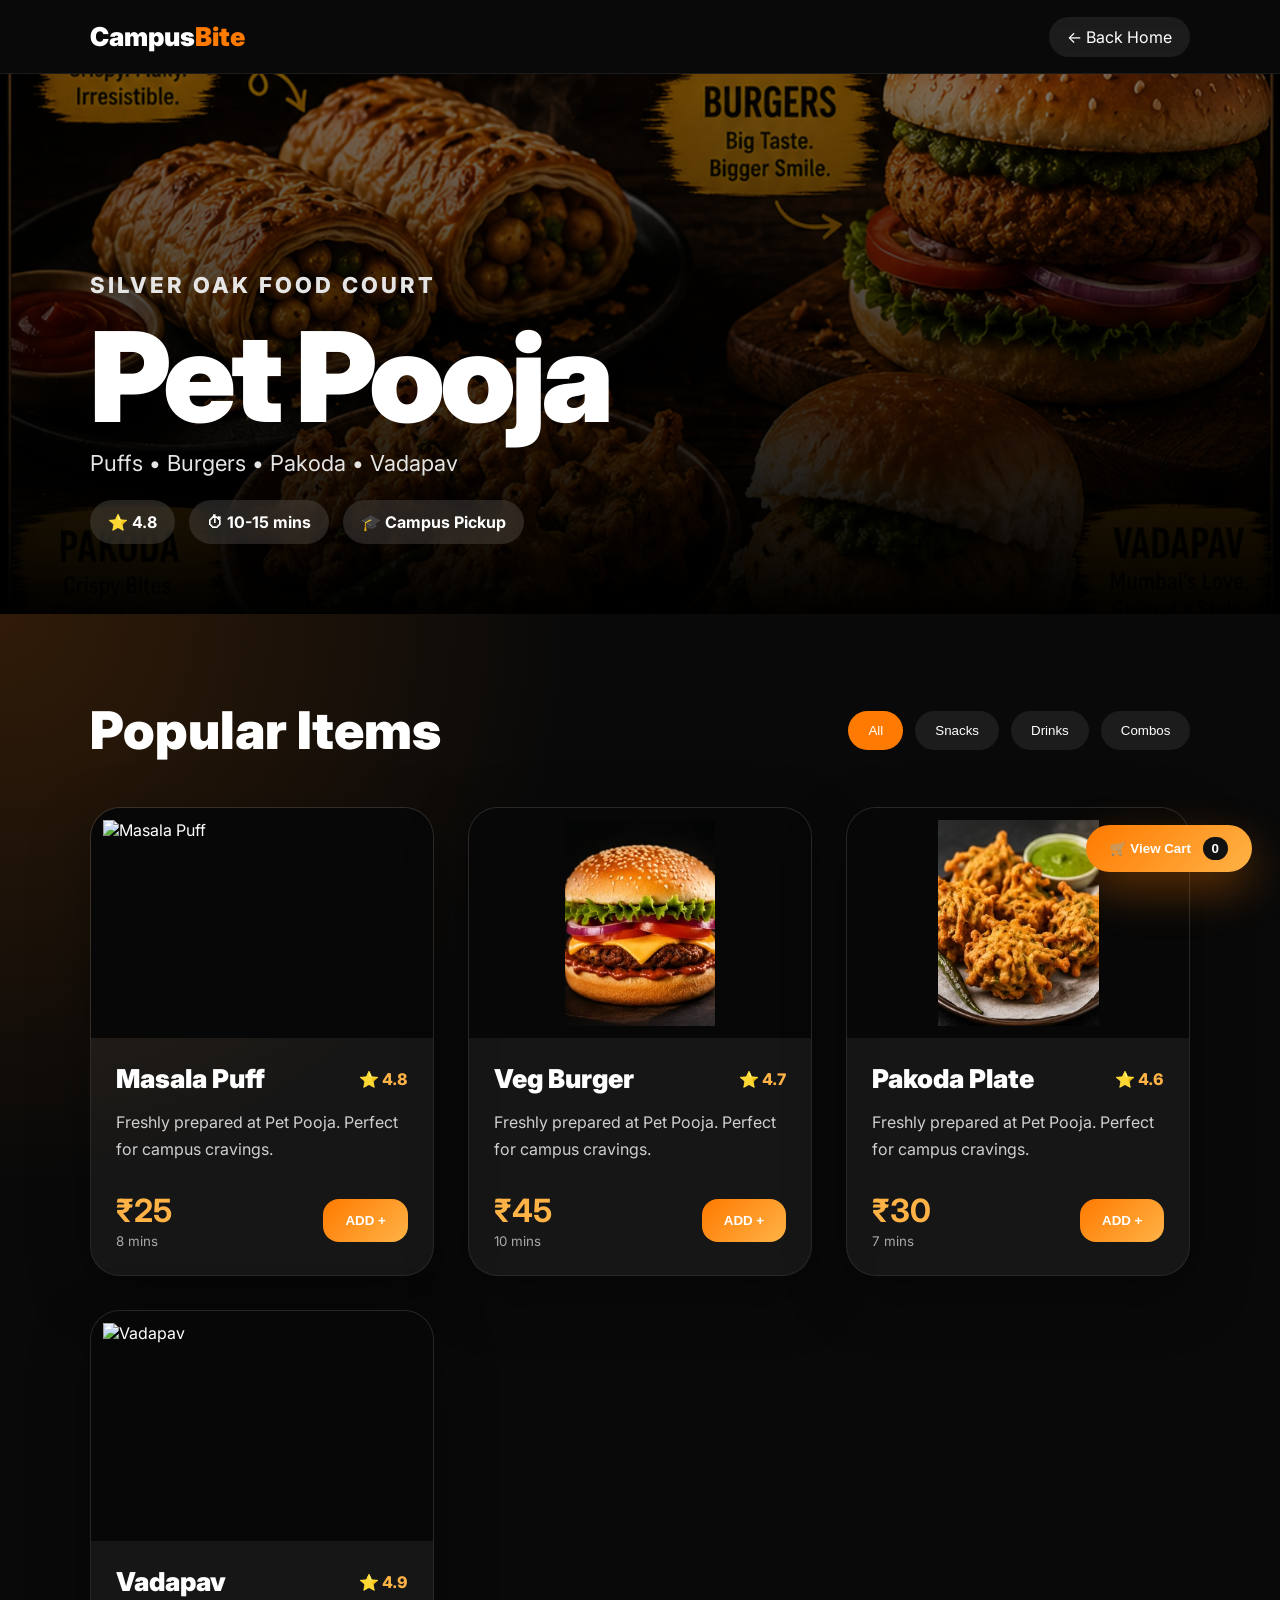
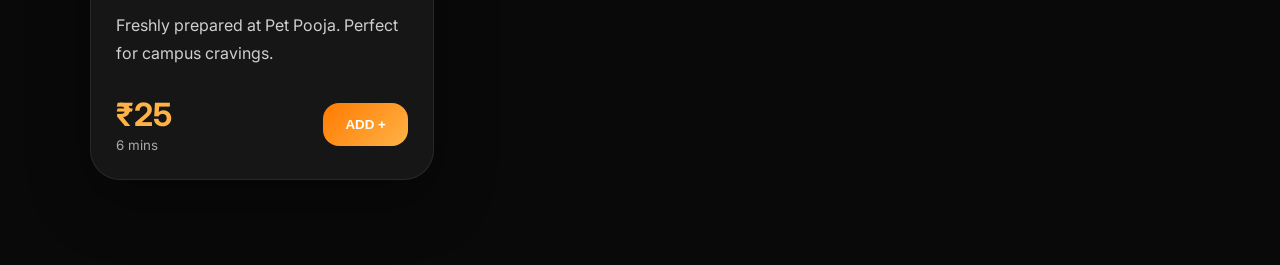
==== shop.html @ 62ea10c3 "Initial clean CampusBite project" ====
<!DOCTYPE html>
<html lang="en">
<head>
  <meta charset="UTF-8">
  <meta name="viewport" content="width=device-width, initial-scale=1.0">
  <title>CampusBite — Shop</title>

  <link rel="preconnect" href="https://fonts.googleapis.com">
  <link href="https://fonts.googleapis.com/css2?family=Inter:wght@400;500;600;700;800;900&display=swap" rel="stylesheet">

  <link rel="stylesheet" href="css/shop.css">
</head>
<body>

<nav>
  <a href="index.html" class="logo">Campus<span>Bite</span></a>
  <a href="index.html" class="back-btn">← Back Home</a>
</nav>

<header class="shop-hero">
  <img id="shop-banner" src="" alt="Shop Banner">

  <div class="shop-info">
    <p class="shop-label">Silver Oak Food Court</p>
    <h1 id="shop-name">Shop Name</h1>
    <p id="shop-desc">Category</p>

    <div class="shop-meta">
      <span>⭐ 4.8</span>
      <span>⏱ 10-15 mins</span>
      <span>🎓 Campus Pickup</span>
    </div>
  </div>
</header>

<section class="menu-section">

  <div class="menu-top">
    <h2>Popular Items</h2>

    <div class="menu-filters">
      <button class="active">All</button>
      <button>Snacks</button>
      <button>Drinks</button>
      <button>Combos</button>
    </div>
  </div>

  <div class="food-grid" id="food-grid"></div>

</section>

<button class="floating-cart" onclick="goToOrders()">
  🛒 View Cart <span id="cart-count">0</span>
</button>

<div id="toast-container"></div>

<script>
const shops = {
petpooja: {
  name: "Pet Pooja",
  desc: "Puffs • Burgers • Pakoda • Vadapav",
  banner: "assets/images/petpooja.png",

  foods: [
    {
      name: "Masala Puff",
      price: 25,
      img: "assets/images/foods/puff.jpeg",
      rating: "4.8",
      time: "8 mins"
    },

    {
      name: "Veg Burger",
      price: 45,
      img: "assets/images/foods/burger.jpeg",
      rating: "4.7",
      time: "10 mins"
    },

    {
      name: "Pakoda Plate",
      price: 30,
      img: "assets/images/foods/Pokada.jpeg",
      rating: "4.6",
      time: "7 mins"
    },

    {
      name: "Vadapav",
      price: 25,
      img: "assets/images/foods/vadapav.jpeg",
      rating: "4.9",
      time: "6 mins"
    }
  ]
},

  puffholic: {
    name: "Puffholic",
    desc: "Puffs • Rolls • Crispy Snacks",
    banner: "assets/images/puffoholic.png",
    foods: [
      { name: "Cheese Puff", price: 35, img: "assets/images/foods/puff.jpeg", rating: "4.9", time: "8 mins" },
      { name: "Veg Puff", price: 25, img: "assets/images/foods/puff.jpeg", rating: "4.7", time: "7 mins" },
      { name: "Paneer Puff", price: 40, img: "assets/images/foods/puff.jpeg", rating: "4.8", time: "9 mins" }
    ]
  },

  freshcrush: {
  name: "Fresh Crush",
  desc: "Juices • Mocktails • Shakes",
  banner: "assets/images/freshcrush.jpeg",

  foods: [
    {
      name: "Fresh Juice",
      price: 35,
      img: "assets/images/foods/juice.jpeg",
      rating: "4.8",
      time: "5 mins"
    },

    {
      name: "Cold Coffee",
      price: 60,
      img: "assets/images/foods/coldcoffe.jpeg",
      rating: "4.9",
      time: "7 mins"
    }
  ]
},

dwarka: {
  name: "Dwarka Dish",
  desc: "Burgers • Coffee • Frankies",
  banner: "assets/images/dwarkadish.jpeg",

  foods: [
    {
      name: "Cheese Burger",
      price: 80,
      img: "assets/images/foods/burger.jpeg",
      rating: "4.9",
      time: "12 mins"
    },

    {
      name: "Cold Coffee",
      price: 60,
      img: "assets/images/foods/coldcoffe.jpeg",
      rating: "4.8",
      time: "8 mins"
    },

    {
      name: "Veg Frankie",
      price: 70,
      img: "assets/images/foods/Frankie.jpeg",
      rating: "4.7",
      time: "10 mins"
    },

    {
      name: "Peri Peri Fries",
      price: 55,
      img: "assets/images/foods/French fries.jpeg",
      rating: "4.8",
      time: "9 mins"
    }
  ]
},

 sweetdelights: {
  name: "Sweet Delights",
  desc: "Cakes • Pastries • Desserts",
  banner: "assets/images/sweetdelights.jpeg",

  foods: [
    {
      name: "Chocolate Pastry",
      price: 60,
      img: "assets/images/foods/cake.jpeg",
      rating: "4.9",
      time: "5 mins"
    }
  ]
},

umiya: {
  name: "Umiya Campus",
  desc: "Meals • South Indian • Student Food",
  banner: "assets/images/umiyacampus.jpeg",

  foods: [
    {
      name: "Masala Dosa",
      price: 70,
      img: "assets/images/foods/dosa.jpeg",
      rating: "4.8",
      time: "12 mins"
    }
  ]
},
};

const params = new URLSearchParams(window.location.search);
const shopId = params.get("shop") || "petpooja";
const shop = shops[shopId] || shops.petpooja;

document.getElementById("shop-name").innerText = shop.name;
document.getElementById("shop-desc").innerText = shop.desc;
document.getElementById("shop-banner").src = shop.banner;

const foodGrid = document.getElementById("food-grid");

foodGrid.innerHTML = shop.foods.map(food => `
  <div class="food-card">
    <div class="food-img">
      <img src="${food.img}" alt="${food.name}">
    </div>

    <div class="food-content">
      <div class="food-top">
        <h3>${food.name}</h3>
        <span>⭐ ${food.rating}</span>
      </div>

      <p>Freshly prepared at ${shop.name}. Perfect for campus cravings.</p>

      <div class="food-bottom">
        <div>
          <h4>₹${food.price}</h4>
          <small>${food.time}</small>
        </div>

        <button onclick="addToCart('${food.name}', ${food.price})">ADD +</button>
      </div>
    </div>
  </div>
`).join("");

function getCart(){
  return JSON.parse(localStorage.getItem("campus_cart")) || [];
}

function saveCart(cart){
  localStorage.setItem("campus_cart", JSON.stringify(cart));
}

function updateCartCount(){
  const cart = getCart();
  const count = cart.reduce((sum, item) => sum + item.qty, 0);
  document.getElementById("cart-count").innerText = count;
}

function showToast(message){
  const container = document.getElementById("toast-container");
  const toast = document.createElement("div");

  toast.className = "toast";
  toast.innerText = message;
  container.appendChild(toast);

  setTimeout(() => {
    toast.classList.add("hide");
  }, 2200);

  setTimeout(() => {
    toast.remove();
  }, 2800);
}

function addToCart(name, price){
  const cart = getCart();
  const existing = cart.find(item => item.name === name);

  if(existing){
    existing.qty += 1;
  }else{
    cart.push({
      shop: shop.name,
      name,
      price,
      qty: 1
    });
  }

  saveCart(cart);
  updateCartCount();
  showToast(`✅ ${name} added to cart`);
}

function goToOrders(){
  window.location.href = "orders.html";
}

updateCartCount();
</script>

</body>
</html>
---- css/shop.css ----
*{
  margin:0;
  padding:0;
  box-sizing:border-box;
}

body{
  font-family:'Inter',sans-serif;
  background:#090909;
  color:white;
  overflow-x:hidden;
}

html{
  scroll-behavior:smooth;
}

nav{
  height:74px;
  padding:0 7%;
  display:flex;
  align-items:center;
  justify-content:space-between;
  background:rgba(10,10,10,.75);
  backdrop-filter:blur(18px);
  border-bottom:1px solid rgba(255,255,255,.08);
  position:sticky;
  top:0;
  z-index:99;
}

.logo{
  text-decoration:none;
  color:white;
  font-size:26px;
  font-weight:900;
}

.logo span{
  color:#ff7a00;
}

.back-btn{
  color:white;
  text-decoration:none;
  background:rgba(255,255,255,.08);
  padding:10px 18px;
  border-radius:999px;
  transition:.3s;
}

.back-btn:hover{
  background:#ff7a00;
}

.shop-hero{
  position:relative;
  min-height:540px;
  display:flex;
  align-items:flex-end;
  padding:70px 7%;
  overflow:hidden;
}

.shop-hero img{
  position:absolute;
  inset:0;
  width:100%;
  height:100%;
  object-fit:cover;
  z-index:1;
  filter:brightness(.55);
  transform:scale(1.05);
}

.shop-hero::after{
  content:"";
  position:absolute;
  inset:0;
  z-index:2;
  background:linear-gradient(to top,rgba(0,0,0,.98),rgba(0,0,0,.5),rgba(0,0,0,.12));
}

.shop-info{
  position:relative;
  z-index:5;
  max-width:900px;
}

.shop-label{
  color:#ffb347;
  font-weight:800;
  letter-spacing:3px;
  text-transform:uppercase;
  margin-bottom:16px;
}

.shop-info h1{
  font-size:clamp(58px,10vw,125px);
  line-height:.88;
  font-weight:900;
  letter-spacing:-5px;
  margin-bottom:18px;
}

.shop-info p{
  color:#e5e5e5;
  font-size:22px;
  margin-bottom:24px;
}

.shop-meta{
  display:flex;
  gap:14px;
  flex-wrap:wrap;
}

.shop-meta span{
  background:rgba(255,255,255,.12);
  backdrop-filter:blur(12px);
  padding:12px 18px;
  border-radius:999px;
  font-weight:700;
}

.menu-section{
  padding:85px 7%;
  background:radial-gradient(circle at top left,rgba(255,122,0,.16),transparent 32%),#090909;
}

.menu-top{
  display:flex;
  align-items:center;
  justify-content:space-between;
  gap:20px;
  flex-wrap:wrap;
  margin-bottom:45px;
}

.menu-top h2{
  font-size:52px;
  font-weight:900;
}

.menu-filters{
  display:flex;
  gap:12px;
  flex-wrap:wrap;
}

.menu-filters button{
  border:none;
  background:rgba(255,255,255,.08);
  color:white;
  padding:12px 20px;
  border-radius:999px;
  cursor:pointer;
  transition:.3s;
}

.menu-filters button:hover,
.menu-filters .active{
  background:#ff7a00;
}

.food-grid{
  display:grid;
  grid-template-columns:repeat(auto-fit,minmax(280px,1fr));
  gap:34px;
}

.food-card{
  background:rgba(255,255,255,.055);
  border:1px solid rgba(255,255,255,.08);
  border-radius:30px;
  overflow:hidden;
  transition:.45s;
  box-shadow:0 20px 60px rgba(0,0,0,.35);
}

.food-card:hover{
  transform:translateY(-12px) scale(1.02);
  border-color:rgba(255,122,0,.4);
  box-shadow:0 35px 90px rgba(0,0,0,.6),0 0 35px rgba(255,122,0,.16);
}

.food-img{
  height:230px;
  overflow:hidden;
  background:#070707;
}

.food-img img{
  width:100%;
  height:100%;
  object-fit:contain;
  padding:12px;
  transition:.6s;
}

.food-card:hover img{
  transform:scale(1.12);
}

.food-content{
  padding:25px;
}

.food-top{
  display:flex;
  align-items:center;
  justify-content:space-between;
  gap:15px;
  margin-bottom:15px;
}

.food-top h3{
  font-size:26px;
  font-weight:900;
}

.food-top span{
  color:#ffb347;
  font-weight:800;
}

.food-content p{
  color:#cfcfcf;
  line-height:1.7;
  margin-bottom:28px;
}

.food-bottom{
  display:flex;
  justify-content:space-between;
  align-items:center;
}

.food-bottom h4{
  font-size:32px;
  color:#ffb347;
}

.food-bottom small{
  color:#aaa;
}

.food-bottom button{
  border:none;
  background:linear-gradient(135deg,#ff7a00,#ffb347);
  color:white;
  padding:14px 22px;
  border-radius:16px;
  font-weight:900;
  cursor:pointer;
  transition:.35s;
}

.food-bottom button:hover{
  transform:translateY(-4px);
  box-shadow:0 15px 40px rgba(255,122,0,.35);
}

.floating-cart{
  position:fixed;
  right:28px;
  bottom:28px;
  z-index:999;
  border:none;
  background:linear-gradient(135deg,#ff7a00,#ffb347);
  color:white;
  padding:16px 24px;
  border-radius:999px;
  font-weight:900;
  cursor:pointer;
  box-shadow:0 18px 45px rgba(255,122,0,.35);
}

.floating-cart span{
  background:#111;
  padding:4px 9px;
  border-radius:999px;
  margin-left:8px;
}

#toast-container{
  position:fixed;
  right:28px;
  bottom:95px;
  z-index:9999;
  display:flex;
  flex-direction:column;
  gap:12px;
}

.toast{
  background:rgba(15,15,15,.88);
  backdrop-filter:blur(18px);
  border:1px solid rgba(255,122,0,.35);
  color:white;
  padding:14px 20px;
  border-radius:999px;
  font-weight:800;
  box-shadow:0 18px 45px rgba(255,122,0,.25);
  animation:toastIn .35s ease forwards;
}

.toast.hide{
  animation:toastOut .35s ease forwards;
}

@keyframes toastIn{
  from{
    opacity:0;
    transform:translateX(40px) scale(.95);
  }

  to{
    opacity:1;
    transform:translateX(0) scale(1);
  }
}

@keyframes toastOut{
  from{
    opacity:1;
    transform:translateX(0) scale(1);
  }

  to{
    opacity:0;
    transform:translateX(40px) scale(.95);
  }
}

@media(max-width:768px){
  nav{
    padding:0 22px;
  }

  .shop-hero{
    min-height:430px;
    padding:50px 24px;
  }

  .shop-info h1{
    letter-spacing:-2px;
  }

  .menu-section{
    padding:60px 24px;
  }

  .menu-top h2{
    font-size:38px;
  }

  .food-img{
    height:260px;
  }

  #toast-container{
    right:18px;
    left:18px;
    bottom:90px;
  }

  .toast{
    width:100%;
    text-align:center;
  }
}
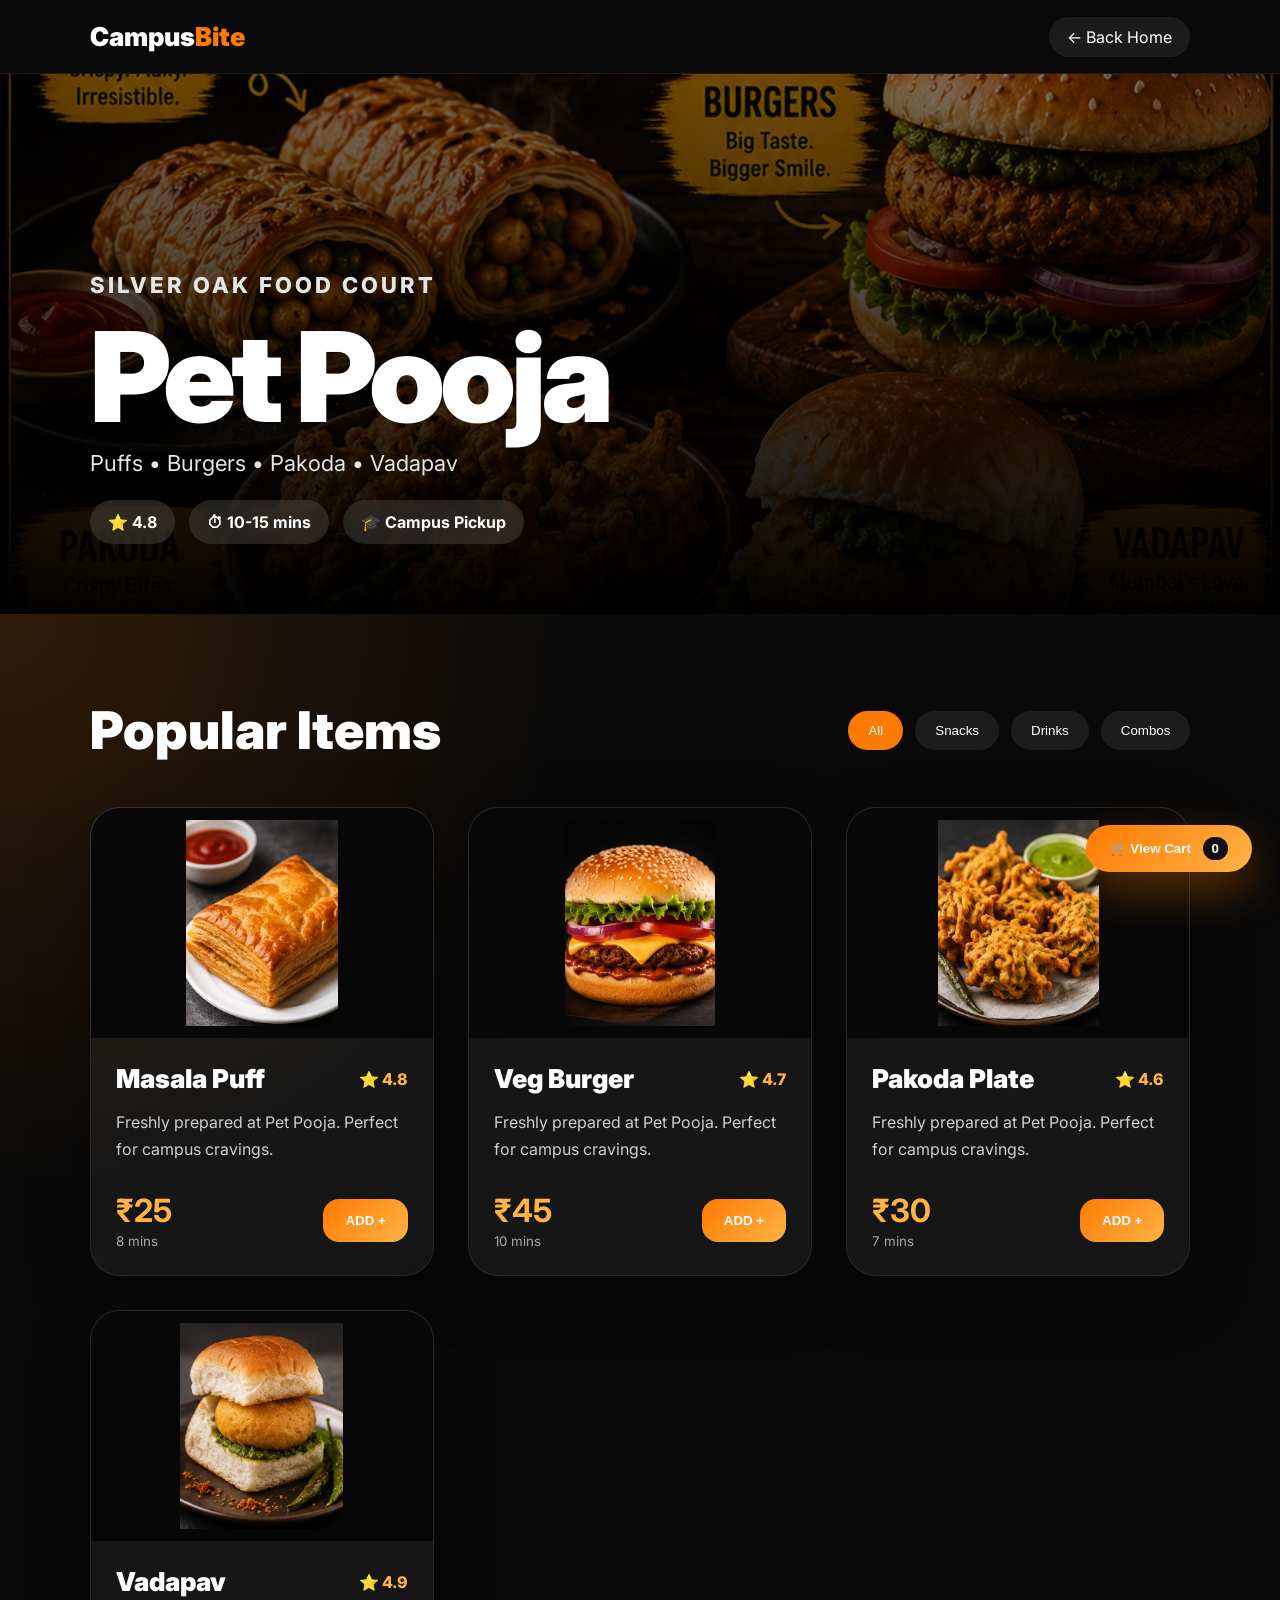
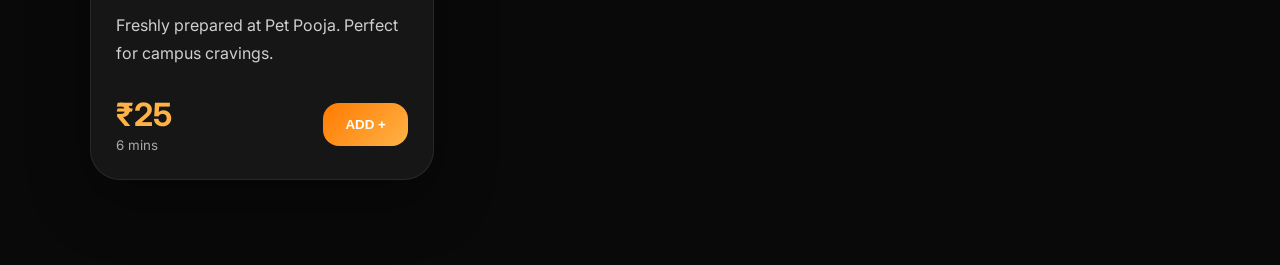
==== commit 307b166c: "Initial clean CampusBite project" ====
--- a/shop.html
+++ b/shop.html
@@ -67,7 +67,7 @@
     {
       name: "Masala Puff",
       price: 25,
-      img: "assets/images/foods/puff.jpeg",
+      img: "assets/images/foods/Puff.jpeg",
       rating: "4.8",
       time: "8 mins"
     },
@@ -91,7 +91,7 @@
     {
       name: "Vadapav",
       price: 25,
-      img: "assets/images/foods/vadapav.jpeg",
+      img: "assets/images/foods/Vadapav.jpeg",
       rating: "4.9",
       time: "6 mins"
     }
